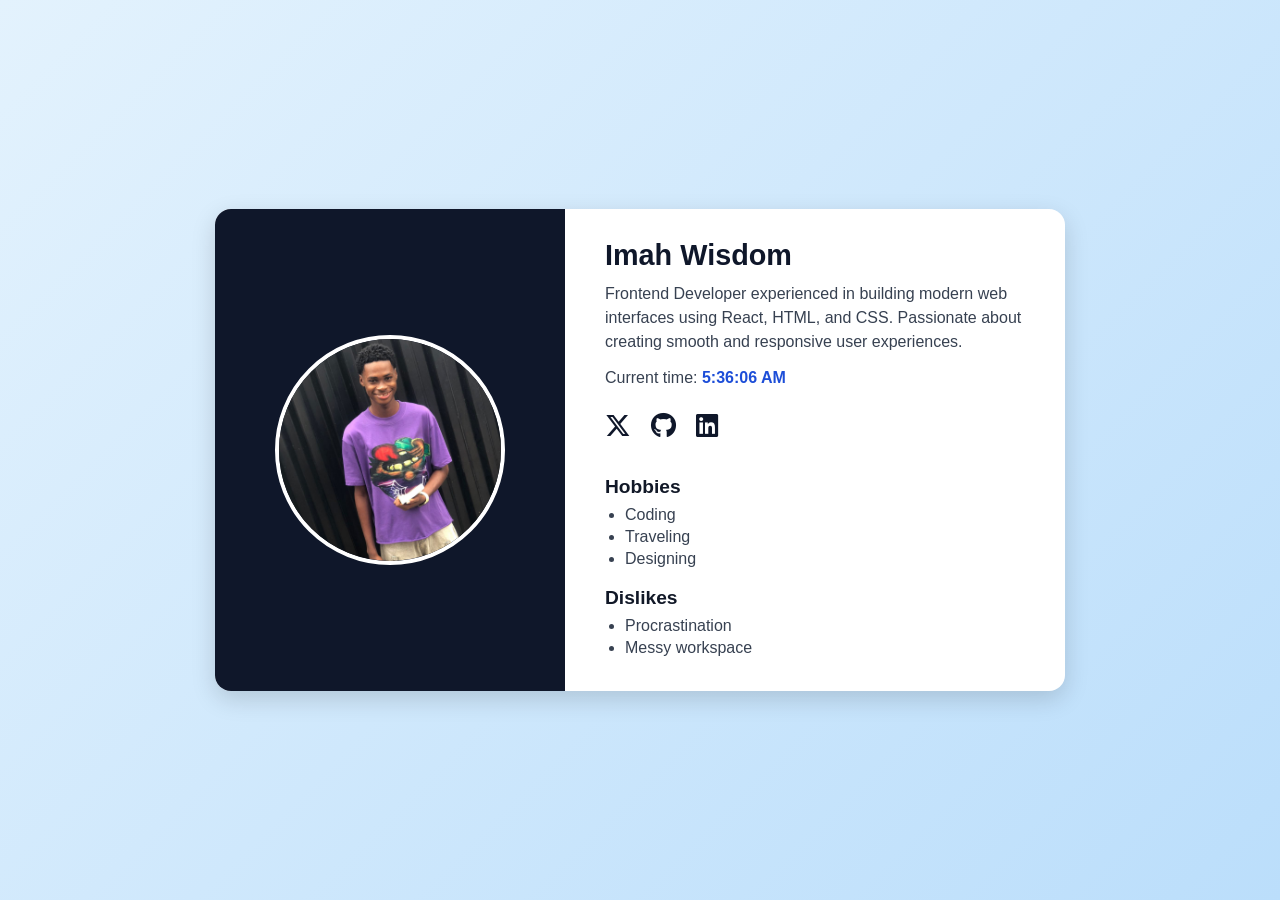
==== index.html @ 7360585c "first commit" ====
<!DOCTYPE html>
<html lang="en">
<head>
  <meta charset="UTF-8" />
  <meta name="viewport" content="width=device-width, initial-scale=1.0" />
  <title>Profile Card - Frontend Wizards Stage 0</title>

  <!-- Font Awesome CDN -->
  <link
  rel="stylesheet"
  href="https://cdnjs.cloudflare.com/ajax/libs/font-awesome/6.5.2/css/all.min.css"
/>

  <link rel="stylesheet" href="style.css" />
</head>
<body>
  <article data-testid="test-profile-card" class="profile-card">
    
    <figure class="avatar-section">
      <img src="profile.jpg" alt="Profile picture of Imah Wisdom" data-testid="test-user-avatar" />
    </figure>

    <!-- Profile Details -->
    <div class="profile-details">
      <h2 data-testid="test-user-name">Imah Wisdom</h2>
      <p data-testid="test-user-bio">
        Frontend Developer experienced in building modern web interfaces using React,
        HTML, and CSS. Passionate about creating smooth and responsive user experiences.
      </p>

      <p>
        Current time: <span data-testid="test-user-time" id="current-time"></span>
      </p>

      <!-- Social Links -->
      <nav data-testid="test-user-social-links" class="social-links">
        <a href="https://x.com/wizzy0115?s=21"
           target="_blank"
           rel="noopener noreferrer"
           data-testid="test-user-social-twitter"
           aria-label="Twitter">
          <i class="fa-brands fa-x-twitter"></i>
        </a>
        <a href="https://github.com/ImahWisdom"
           target="_blank"
           rel="noopener noreferrer"
           data-testid="test-user-social-github"
           aria-label="GitHub">
          <i class="fa-brands fa-github"></i>
        </a>
        <a href="https://www.linkedin.com/in/imah-wisdom-869349330"
           target="_blank"
           rel="noopener noreferrer"
           data-testid="test-user-social-linkedin"
           aria-label="LinkedIn">
          <i class="fa-brands fa-linkedin"></i>
        </a>
      </nav>

      <!-- Hobbies -->
      <section>
        <h3>Hobbies</h3>
        <ul data-testid="test-user-hobbies">
          <li>Coding</li>
          <li>Traveling</li>
          <li>Designing</li>
        </ul>
      </section>

      <!-- Dislikes -->
      <section>
        <h3>Dislikes</h3>
        <ul data-testid="test-user-dislikes">
          <li>Procrastination</li>
          <li>Messy workspace</li>
        </ul>
      </section>
    </div>
  </article>

  <script src="script.js"></script>
</body>
</html>
---- style.css ----
/* ===== General Reset ===== */
* {
  margin: 0;
  padding: 0;
  box-sizing: border-box;
  font-family: "Poppins", sans-serif;
}

/* ===== Body Styling ===== */
body {
  background: linear-gradient(135deg, #e3f2fd, #bbdefb);
  display: flex;
  justify-content: center;
  align-items: center;
  height: 100vh;
  padding: 20px;
}

/* ===== Profile Card ===== */
.profile-card {
  background-color: #fff;
  max-width: 850px;
  width: 100%;
  display: flex;
  flex-wrap: wrap;
  border-radius: 16px;
  box-shadow: 0 8px 25px rgba(0, 0, 0, 0.15);
  overflow: hidden;
  transition: transform 0.3s ease, box-shadow 0.3s ease;
}

.profile-card:hover {
  transform: translateY(-6px);
  box-shadow: 0 12px 30px rgba(0, 0, 0, 0.25);
}

/* ===== Avatar Section ===== */
.avatar-section {
  flex: 1 1 300px;
  background-color: #0f172a;
  display: flex;
  justify-content: center;
  align-items: center;
  padding: 25px;
}

.avatar-section img {
  width: 230px;
  height: 230px;
  border-radius: 50%;
  border: 4px solid #fff;
  object-fit: cover;
  transition: transform 0.4s ease;
}

.avatar-section img:hover {
  transform: scale(1.05);
}

/* ===== Profile Details ===== */
.profile-details {
  flex: 2 1 400px;
  padding: 30px 40px;
  display: flex;
  flex-direction: column;
  justify-content: center;
}

.profile-details h2 {
  font-size: 1.8rem;
  color: #0f172a;
  margin-bottom: 10px;
}

.profile-details p {
  color: #374151;
  margin-bottom: 12px;
  line-height: 1.5;
}

#current-time {
  font-weight: 600;
  color: #1d4ed8;
}

/* ===== Social Links ===== */
.social-links {
  display: flex;
  gap: 20px;
  margin: 10px 0 20px 0;
}

.social-links a {
  font-size: 1.6rem;
  color: #0f172a;
  transition: color 0.3s, transform 0.3s;
}

.social-links a:hover {
  color: #1d4ed8;
  transform: scale(1.1);
}

/* ===== Hobbies & Dislikes ===== */
section {
  margin-top: 15px;
}

section h3 {
  font-size: 1.2rem;
  margin-bottom: 8px;
  color: #111827;
}

section ul {
  list-style-type: disc;
  padding-left: 20px;
  color: #374151;
}

section ul li {
  margin-bottom: 4px;
}

/* ===== Responsive Design ===== */
@media (max-width: 768px) {
  body {
    height: auto;
  }

  .profile-card {
    flex-direction: column;
    text-align: center;
  }

  .avatar-section {
    padding: 20px 0;
  }

  .avatar-section img {
    width: 180px;
    height: 180px;
  }

  .profile-details {
    padding: 25px;
  }

  .social-links {
    justify-content: center;
  }
}

@media (max-width: 480px) {
  .profile-details h2 {
    font-size: 1.5rem;
  }

  .profile-details p {
    font-size: 0.9rem;
  }

  .social-links a {
    font-size: 1.4rem;
  }
}
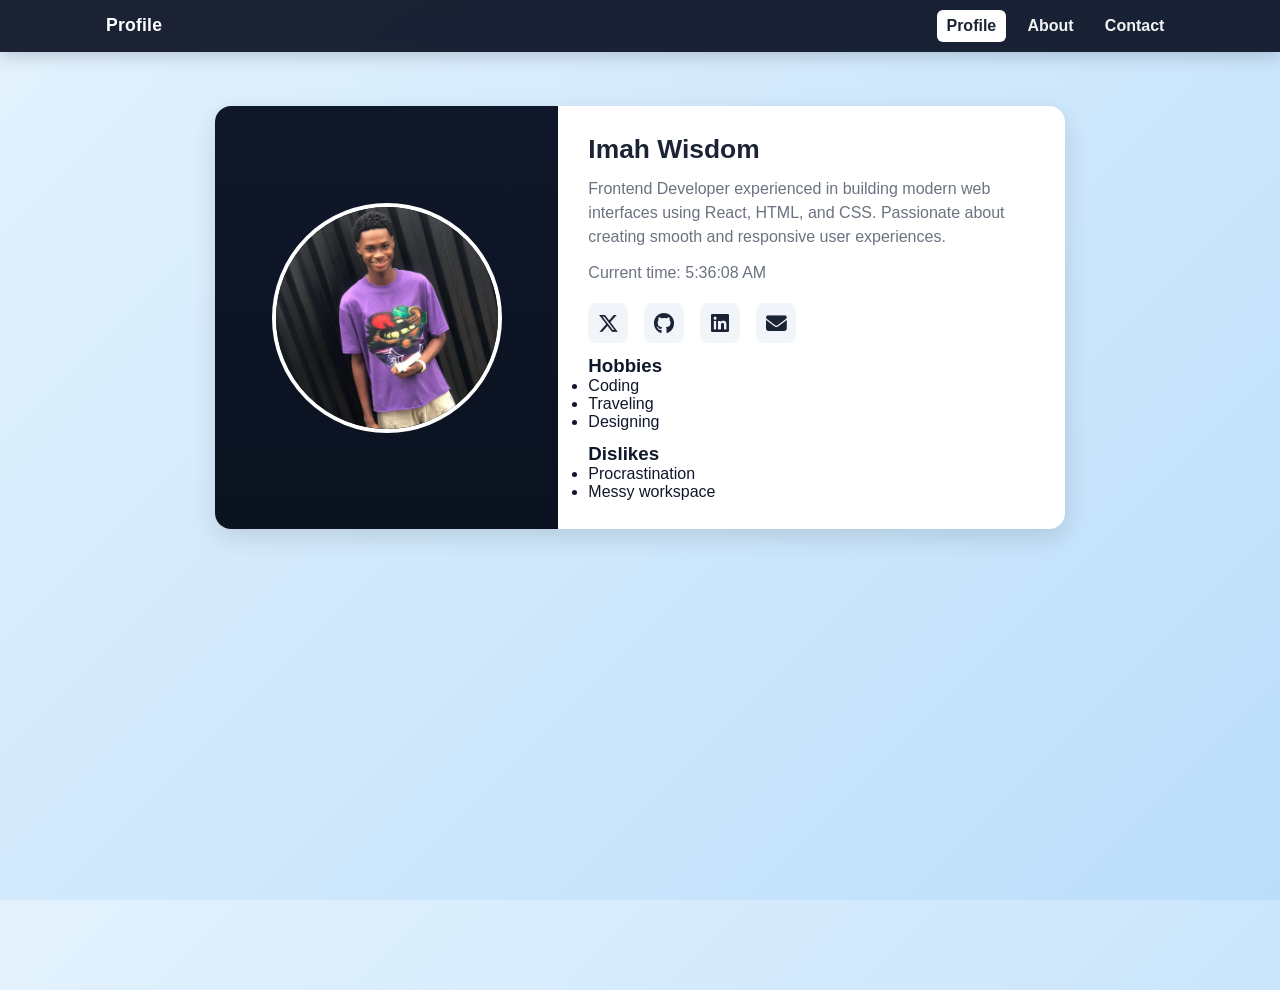
==== commit fca15cac: "created about and contact" ====
--- a/index.html
+++ b/index.html
@@ -1,85 +1,95 @@
 <!DOCTYPE html>
 <html lang="en">
 <head>
-  <meta charset="UTF-8" />
-  <meta name="viewport" content="width=device-width, initial-scale=1.0" />
-  <title>Profile Card - Frontend Wizards Stage 0</title>
+  <meta charset="utf-8" />
+  <meta name="viewport" content="width=device-width,initial-scale=1" />
+  <title>Profile — Imah Wisdom</title>
 
-  <!-- Font Awesome CDN -->
-  <link
-  rel="stylesheet"
-  href="https://cdnjs.cloudflare.com/ajax/libs/font-awesome/6.5.2/css/all.min.css"
-/>
+  <!-- Font Awesome (icons) -->
+  <link rel="stylesheet" href="https://cdnjs.cloudflare.com/ajax/libs/font-awesome/6.5.2/css/all.min.css">
 
   <link rel="stylesheet" href="style.css" />
 </head>
 <body>
-  <article data-testid="test-profile-card" class="profile-card">
-    
-    <figure class="avatar-section">
-      <img src="profile.jpg" alt="Profile picture of Imah Wisdom" data-testid="test-user-avatar" />
-    </figure>
+  <!-- Fixed Navbar -->
+  <header class="site-header">
+    <div class="nav-inner">
+      <a class="brand" href="index.html">Profile</a>
+      <button id="nav-toggle" class="nav-toggle" aria-label="Toggle navigation" aria-expanded="false">
+        <span></span><span></span><span></span>
+      </button>
+      <nav class="nav-links" id="nav-links" aria-label="Main navigation">
+        <a href="index.html" class="nav-link">Profile</a>
+        <a href="about.html" class="nav-link">About</a>
+        <a href="contact.html" class="nav-link">Contact</a>
+      </nav>
+    </div>
+  </header>
 
-    <!-- Profile Details -->
-    <div class="profile-details">
-      <h2 data-testid="test-user-name">Imah Wisdom</h2>
-      <p data-testid="test-user-bio">
-        Frontend Developer experienced in building modern web interfaces using React,
-        HTML, and CSS. Passionate about creating smooth and responsive user experiences.
-      </p>
+  <main class="page-wrap">
+    <article data-testid="test-profile-card" class="profile-card">
+      <figure class="avatar-section">
+        <img src="profile.jpg" alt="Profile picture of Imah Wisdom" data-testid="test-user-avatar">
+      </figure>
 
-      <p>
-        Current time: <span data-testid="test-user-time" id="current-time"></span>
-      </p>
+      <div class="profile-details">
+        <h2 data-testid="test-user-name">Imah Wisdom</h2>
 
-      <!-- Social Links -->
-      <nav data-testid="test-user-social-links" class="social-links">
-        <a href="https://x.com/wizzy0115?s=21"
-           target="_blank"
-           rel="noopener noreferrer"
-           data-testid="test-user-social-twitter"
-           aria-label="Twitter">
-          <i class="fa-brands fa-x-twitter"></i>
-        </a>
-        <a href="https://github.com/ImahWisdom"
-           target="_blank"
-           rel="noopener noreferrer"
-           data-testid="test-user-social-github"
-           aria-label="GitHub">
-          <i class="fa-brands fa-github"></i>
-        </a>
-        <a href="https://www.linkedin.com/in/imah-wisdom-869349330"
-           target="_blank"
-           rel="noopener noreferrer"
-           data-testid="test-user-social-linkedin"
-           aria-label="LinkedIn">
-          <i class="fa-brands fa-linkedin"></i>
-        </a>
-      </nav>
+        <p data-testid="test-user-bio">
+          Frontend Developer experienced in building modern web interfaces using React,
+          HTML, and CSS. Passionate about creating smooth and responsive user experiences.
+        </p>
 
-      <!-- Hobbies -->
-      <section>
-        <h3>Hobbies</h3>
-        <ul data-testid="test-user-hobbies">
-          <li>Coding</li>
-          <li>Traveling</li>
-          <li>Designing</li>
-        </ul>
-      </section>
+        <!-- Visible formatted time for users -->
+        <p>
+          Current time: <span id="current-time-formatted" aria-hidden="false"></span>
+        </p>
 
-      <!-- Dislikes -->
-      <section>
-        <h3>Dislikes</h3>
-        <ul data-testid="test-user-dislikes">
-          <li>Procrastination</li>
-          <li>Messy workspace</li>
-        </ul>
-      </section>
-    </div>
-  </article>
+        <!-- Hidden milliseconds time (for automated tests) -->
+        <p class="sr-only" aria-hidden="false">
+          <span data-testid="test-user-time" id="current-time-ms"></span>
+        </p>
+
+        <!-- Social Links (icons) -->
+        <nav data-testid="test-user-social-links" class="social-links" aria-label="social links">
+          <a href="https://x.com/wizzy0115?s=21" target="_blank" rel="noopener noreferrer" data-testid="test-user-social-twitter" aria-label="Twitter (X)">
+            <i class="fa-brands fa-x-twitter"></i>
+          </a>
+          <a href="https://github.com/ImahWisdom" target="_blank" rel="noopener noreferrer" data-testid="test-user-social-github" aria-label="GitHub">
+            <i class="fa-brands fa-github"></i>
+          </a>
+          <a href="https://www.linkedin.com/in/imah-wisdom-869349330" target="_blank" rel="noopener noreferrer" data-testid="test-user-social-linkedin" aria-label="LinkedIn">
+            <i class="fa-brands fa-linkedin"></i>
+          </a>
+          <!-- optional email icon -->
+          <a href="mailto:imahwisdom074@gmail.com" aria-label="Email" target="_blank" rel="noopener noreferrer">
+            <i class="fa-solid fa-envelope"></i>
+          </a>
+        </nav>
+
+        <section>
+          <h3>Hobbies</h3>
+          <ul data-testid="test-user-hobbies">
+            <li>Coding</li>
+            <li>Traveling</li>
+            <li>Designing</li>
+          </ul>
+        </section>
+
+        <section>
+          <h3>Dislikes</h3>
+          <ul data-testid="test-user-dislikes">
+            <li>Procrastination</li>
+            <li>Messy workspace</li>
+          </ul>
+        </section>
+      </div>
+    </article>
+  </main>
 
   <script src="script.js"></script>
 </body>
 </html>
 
 
+
--- a/style.css
+++ b/style.css
@@ -1,169 +1,166 @@
-/* ===== General Reset ===== */
-* {
-  margin: 0;
-  padding: 0;
-  box-sizing: border-box;
+/* ===== Reset & base ===== */
+* { box-sizing: border-box; margin: 0; padding: 0; }
+:root{
+  --nav-bg: rgba(15,23,42,0.95);
+  --accent: #1d4ed8; /* royal blue */
+  --muted: #6b7280;
+  --card-bg: #ffffff;
+}
+html,body{height:100%;}
+body {
   font-family: "Poppins", sans-serif;
+  background: linear-gradient(135deg, #e3f2fd, #bbdefb);
+  color: #0f172a;
+  -webkit-font-smoothing:antialiased;
+  -moz-osx-font-smoothing:grayscale;
 }
 
-/* ===== Body Styling ===== */
-body {
-  background: linear-gradient(135deg, #e3f2fd, #bbdefb);
-  display: flex;
-  justify-content: center;
-  align-items: center;
-  height: 100vh;
-  padding: 20px;
+/* ===== Fixed header/navbar ===== */
+.site-header{
+  position: fixed;
+  top: 0;
+  left: 0;
+  right: 0;
+  background: var(--nav-bg);
+  color: white;
+  z-index: 1200;
+  backdrop-filter: blur(6px);
+  box-shadow: 0 4px 18px rgba(2,6,23,0.18);
+}
+.nav-inner{
+  max-width:1100px;
+  margin:0 auto;
+  display:flex;
+  align-items:center;
+  justify-content:space-between;
+  gap:1rem;
+  padding:0.6rem 1rem;
+}
+.brand{
+  color:white;
+  text-decoration:none;
+  font-weight:700;
+  letter-spacing:0.2px;
+  font-size:1.1rem;
+}
+.nav-links{
+  display:flex;
+  gap:0.75rem;
+  align-items:center;
+}
+.nav-link{
+  color:rgba(255,255,255,0.95);
+  text-decoration:none;
+  padding:0.45rem 0.6rem;
+  border-radius:6px;
+  font-weight:600;
+}
+.nav-link:hover{ background: rgba(255,255,255,0.06); }
+.nav-link.active{
+  background: #fff;
+  color: var(--nav-bg);
 }
 
-/* ===== Profile Card ===== */
-.profile-card {
-  background-color: #fff;
-  max-width: 850px;
-  width: 100%;
-  display: flex;
-  flex-wrap: wrap;
-  border-radius: 16px;
-  box-shadow: 0 8px 25px rgba(0, 0, 0, 0.15);
-  overflow: hidden;
-  transition: transform 0.3s ease, box-shadow 0.3s ease;
+/* mobile toggle */
+.nav-toggle{
+  display:none;
+  background: transparent;
+  border: none;
+  cursor: pointer;
+  width:40px;
+  height:32px;
+  gap:5px;
+  flex-direction:column;
+  align-items:center;
+  justify-content:center;
+}
+.nav-toggle span{
+  display:block;
+  width:22px;
+  height:2px;
+  background:#fff;
+  border-radius:2px;
 }
 
-.profile-card:hover {
-  transform: translateY(-6px);
-  box-shadow: 0 12px 30px rgba(0, 0, 0, 0.25);
+/* ===== main page wrapper to offset fixed header ===== */
+.page-wrap{
+  max-width:1100px;
+  margin: 90px auto 60px; /* leave space for fixed header */
+  padding: 1rem;
 }
 
-/* ===== Avatar Section ===== */
-.avatar-section {
-  flex: 1 1 300px;
-  background-color: #0f172a;
-  display: flex;
-  justify-content: center;
-  align-items: center;
-  padding: 25px;
+/* ===== Profile card (home) ===== */
+.profile-card{
+  background: var(--card-bg);
+  max-width:850px;
+  width:100%;
+  margin:0 auto;
+  display:flex;
+  flex-wrap:wrap;
+  border-radius:16px;
+  box-shadow: 0 8px 25px rgba(0,0,0,0.12);
+  overflow:hidden;
+}
+.avatar-section{
+  flex:1 1 300px;
+  background: linear-gradient(180deg,#0f172a,#0b1220);
+  display:flex;align-items:center;justify-content:center;padding:28px;
+}
+.avatar-section img{ width:230px;height:230px;border-radius:50%;object-fit:cover;border:4px solid #fff; }
+.profile-details{
+  flex:2 1 420px;padding:28px 30px;display:flex;flex-direction:column;gap:12px;
+}
+.profile-details h2{ font-size:1.65rem; color:var(--nav-bg); }
+.profile-details p{ color:var(--muted); line-height:1.5; }
+.social-links{ display:flex; gap:16px; margin-top:6px; align-items:center; }
+.social-links a{ font-size:1.3rem; color:var(--nav-bg); text-decoration:none; display:inline-flex; align-items:center; justify-content:center; width:40px; height:40px; border-radius:8px; background: #f1f5f9; transition:transform .18s, color .18s, background .18s; }
+.social-links a:hover{ transform:translateY(-3px); background:var(--accent); color:white; }
+
+/* sr-only for hidden ms-time but accessible to screen readers if needed */
+.sr-only { position: absolute !important; width:1px; height:1px; padding:0; margin:-1px; overflow:hidden; clip:rect(0,0,0,0); white-space:nowrap; border:0; }
+
+/* ===== About page ===== */
+.about-hero{ background:var(--card-bg); padding:22px; border-radius:10px; box-shadow:0 6px 20px rgba(0,0,0,0.08); margin-bottom:18px; }
+.about-hero h1{ margin-bottom:8px; color:var(--nav-bg); }
+.about-goals, .about-confidence, .about-future, .about-extra{ background:var(--card-bg); padding:18px; border-radius:10px; box-shadow:0 6px 18px rgba(0,0,0,0.06); margin-bottom:14px; }
+
+/* ===== Contact page ===== */
+.contact-panel{ max-width:720px; margin:0 auto; background:var(--card-bg); padding:22px; border-radius:12px; box-shadow:0 8px 25px rgba(0,0,0,0.08); }
+.contact-panel h1{ color:var(--nav-bg); margin-bottom:8px; }
+.form-row{ display:flex; flex-direction:column; gap:6px; margin-bottom:12px; }
+label{ font-weight:600; color: #0f172a; }
+input, textarea{
+  padding:10px; border-radius:8px; border:1px solid #d1d5db; font-size:1rem; resize:vertical;
+}
+input:focus, textarea:focus{ outline:none; border-color:var(--accent); box-shadow:0 0 0 3px rgba(29,78,216,0.08); }
+button[type="submit"]{
+  background:var(--accent); color:white; padding:12px 16px; border:none; border-radius:8px; font-weight:700; cursor:pointer; margin-top:6px;
+}
+button[type="submit"]:hover{ background:#133a9c; }
+.error{ color:#dc2626; font-size:0.95rem; min-height:18px; }
+.success{ color:#16a34a; font-weight:700; margin-top:10px; }
+
+/* ===== small screen responsive rules ===== */
+@media (max-width: 900px){
+  .nav-inner{ padding:0.5rem; }
+  .nav-links{ gap:0.5rem; }
+  .profile-card{ gap:12px; }
+}
+@media (max-width: 720px){
+  .nav-toggle{ display:flex; }
+  .nav-links{ display:none; position:absolute; top:100%; right:0; background:var(--nav-bg); padding:12px; border-radius:8px; flex-direction:column; width:200px; box-shadow:0 10px 30px rgba(2,6,23,0.25); }
+  .nav-links.show{ display:flex; }
+  .nav-link{ padding:0.6rem; }
+  .page-wrap{ margin:110px 12px 60px; }
+  .avatar-section img{ width:180px;height:180px; }
+  .profile-details{ padding:18px; }
+}
+@media (max-width:480px){
+  .page-wrap{ margin:120px 10px 60px; }
+  .profile-details h2{ font-size:1.3rem; }
+  .social-links a{ width:36px;height:36px;font-size:1.05rem; }
+  .contact-panel{ padding:16px; }
 }
 
-.avatar-section img {
-  width: 230px;
-  height: 230px;
-  border-radius: 50%;
-  border: 4px solid #fff;
-  object-fit: cover;
-  transition: transform 0.4s ease;
-}
 
-.avatar-section img:hover {
-  transform: scale(1.05);
-}
-
-/* ===== Profile Details ===== */
-.profile-details {
-  flex: 2 1 400px;
-  padding: 30px 40px;
-  display: flex;
-  flex-direction: column;
-  justify-content: center;
-}
-
-.profile-details h2 {
-  font-size: 1.8rem;
-  color: #0f172a;
-  margin-bottom: 10px;
-}
-
-.profile-details p {
-  color: #374151;
-  margin-bottom: 12px;
-  line-height: 1.5;
-}
-
-#current-time {
-  font-weight: 600;
-  color: #1d4ed8;
-}
-
-/* ===== Social Links ===== */
-.social-links {
-  display: flex;
-  gap: 20px;
-  margin: 10px 0 20px 0;
-}
-
-.social-links a {
-  font-size: 1.6rem;
-  color: #0f172a;
-  transition: color 0.3s, transform 0.3s;
-}
-
-.social-links a:hover {
-  color: #1d4ed8;
-  transform: scale(1.1);
-}
-
-/* ===== Hobbies & Dislikes ===== */
-section {
-  margin-top: 15px;
-}
-
-section h3 {
-  font-size: 1.2rem;
-  margin-bottom: 8px;
-  color: #111827;
-}
-
-section ul {
-  list-style-type: disc;
-  padding-left: 20px;
-  color: #374151;
-}
-
-section ul li {
-  margin-bottom: 4px;
-}
-
-/* ===== Responsive Design ===== */
-@media (max-width: 768px) {
-  body {
-    height: auto;
-  }
-
-  .profile-card {
-    flex-direction: column;
-    text-align: center;
-  }
-
-  .avatar-section {
-    padding: 20px 0;
-  }
-
-  .avatar-section img {
-    width: 180px;
-    height: 180px;
-  }
-
-  .profile-details {
-    padding: 25px;
-  }
-
-  .social-links {
-    justify-content: center;
-  }
-}
-
-@media (max-width: 480px) {
-  .profile-details h2 {
-    font-size: 1.5rem;
-  }
-
-  .profile-details p {
-    font-size: 0.9rem;
-  }
-
-  .social-links a {
-    font-size: 1.4rem;
-  }
-}
-
-  
-  + 
